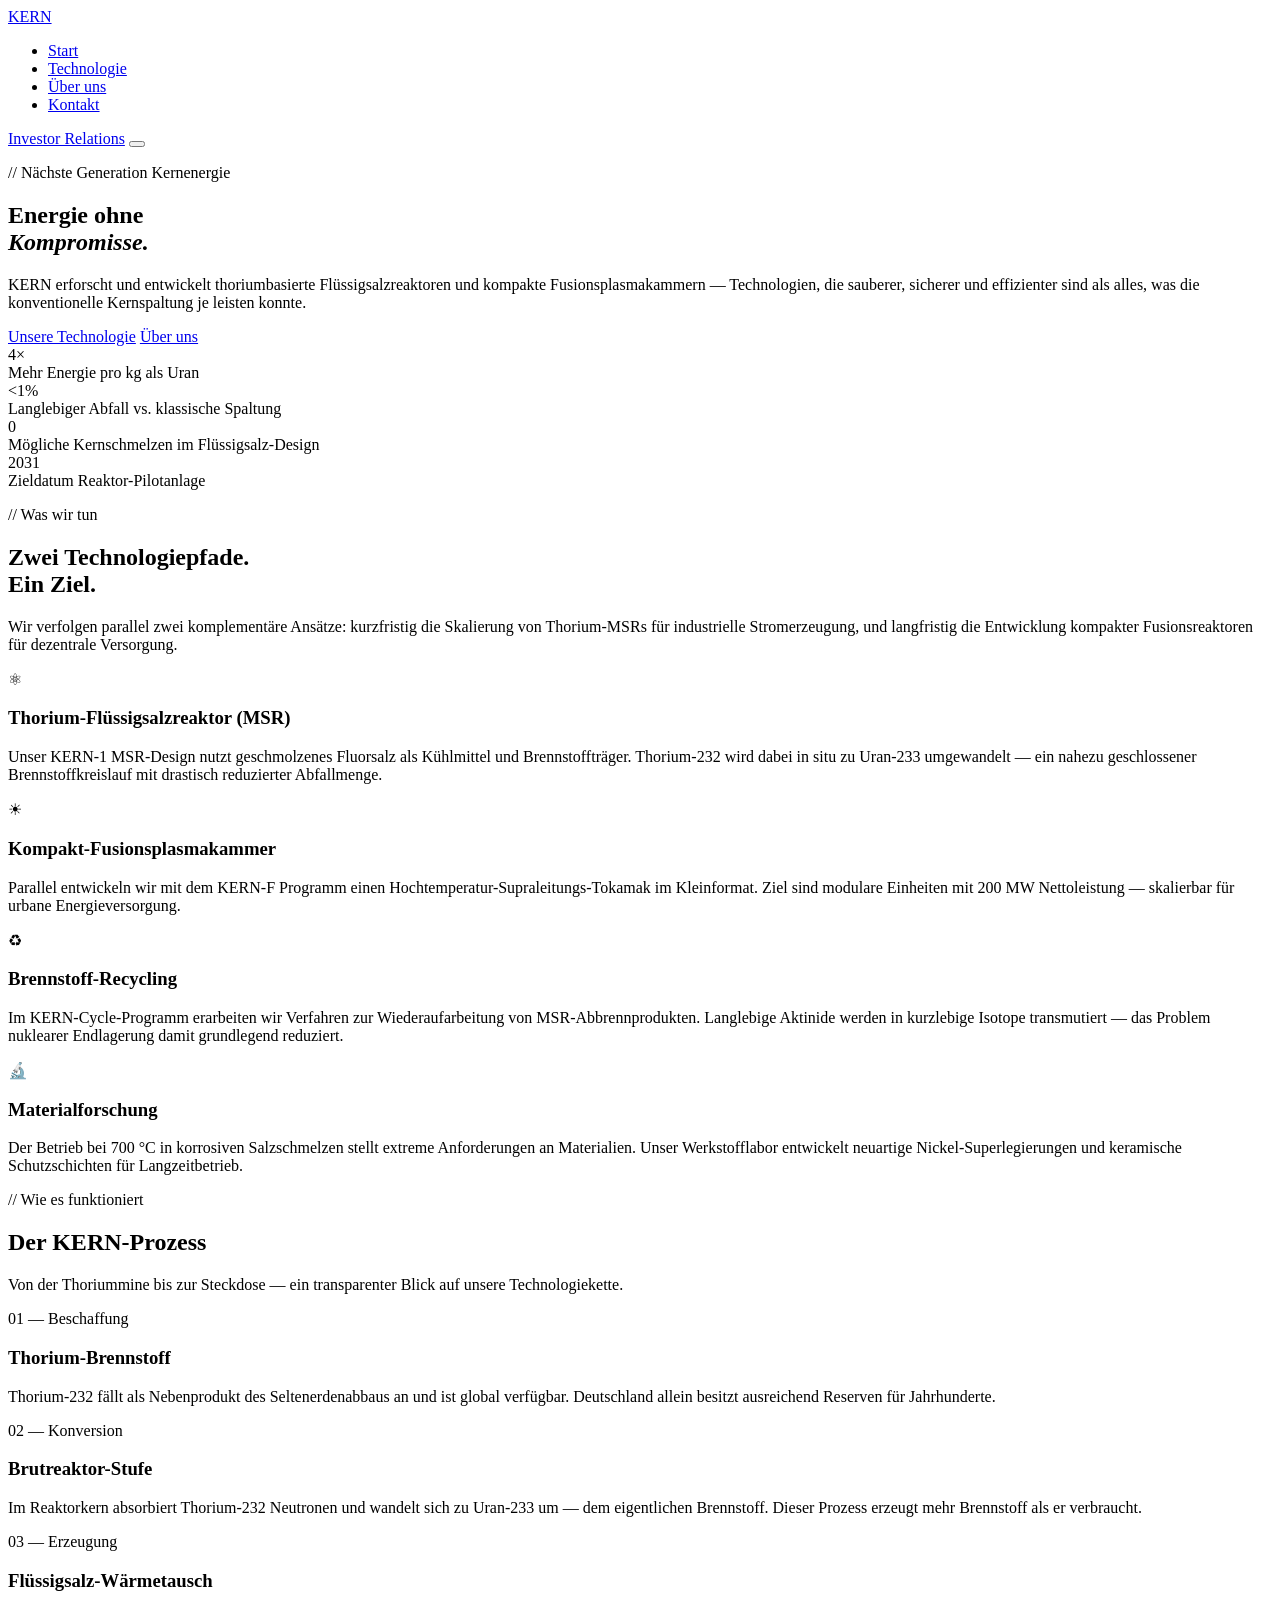
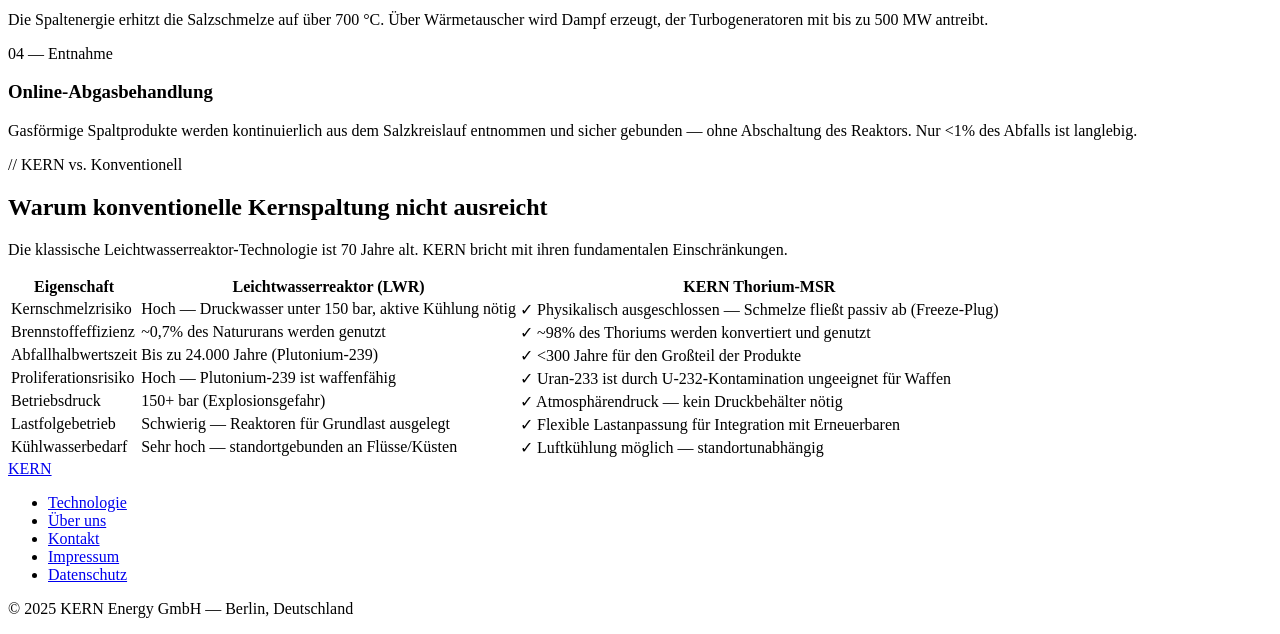
==== index.html @ f62ca4fc "Add files via upload" ====
<!DOCTYPE html>
<html lang="de">
<head>
  <meta charset="UTF-8" />
  <meta name="viewport" content="width=device-width, initial-scale=1.0" />
  <title>KERN — Energie der Zukunft</title>
  <meta name="description" content="KERN entwickelt thoriumbasierte Flüssigsalzreaktoren und Fusionsplasmakammern für eine saubere, sichere Energiezukunft." />
  <link rel="stylesheet" href="/Webseite/css/style.css" />
</head>
<body>

  <!-- NAV -->
  <nav id="main-nav">
    <a href="/Webseite/index.html" class="nav-logo">KER<span>N</span></a>
    <ul class="nav-links">
      <li><a href="/Webseite/index.html" class="active">Start</a></li>
      <li><a href="/Webseite/pages/technologie.html">Technologie</a></li>
      <li><a href="/Webseite/pages/ueber-uns.html">Über uns</a></li>
      <li><a href="/Webseite/pages/kontakt.html">Kontakt</a></li>
    </ul>
    <a href="/Webseite/pages/kontakt.html" class="nav-cta">Investor Relations</a>
    <button class="nav-toggle" id="nav-toggle" aria-label="Menü">
      <span></span><span></span><span></span>
    </button>
  </nav>

  <!-- HERO -->
  <section class="hero">
    <div class="hero-content">
      <p class="hero-label">// Nächste Generation Kernenergie</p>
      <h1>Energie ohne<br/><em>Kompromisse.</em></h1>
      <p class="hero-body">
        KERN erforscht und entwickelt thoriumbasierte Flüssigsalzreaktoren und kompakte Fusionsplasmakammern — Technologien, die sauberer, sicherer und effizienter sind als alles, was die konventionelle Kernspaltung je leisten konnte.
      </p>
      <div>
        <a href="/Webseite/pages/technologie.html" class="btn-primary">Unsere Technologie</a>
        <a href="/Webseite/pages/ueber-uns.html" class="btn-secondary">Über uns</a>
      </div>
    </div>

    <div class="hero-visual">
      <div class="atom-container">
        <div class="nucleus"></div>
        <div class="orbit orbit-1"><div class="electron"></div></div>
        <div class="orbit orbit-2">
          <div class="electron"></div>
          <div class="electron electron-2"></div>
        </div>
        <div class="orbit orbit-3">
          <div class="electron"></div>
          <div class="electron electron-2"></div>
          <div class="electron electron-3"></div>
        </div>
      </div>
    </div>
  </section>

  <!-- STATS -->
  <div class="stats-bar">
    <div class="stat-item">
      <div class="stat-number">4<span>×</span></div>
      <div class="stat-label">Mehr Energie pro kg als Uran</div>
    </div>
    <div class="stat-item">
      <div class="stat-number"><span>&lt;</span>1%</div>
      <div class="stat-label">Langlebiger Abfall vs. klassische Spaltung</div>
    </div>
    <div class="stat-item">
      <div class="stat-number">0</div>
      <div class="stat-label">Mögliche Kernschmelzen im Flüssigsalz-Design</div>
    </div>
    <div class="stat-item">
      <div class="stat-number">2<span>031</span></div>
      <div class="stat-label">Zieldatum Reaktor-Pilotanlage</div>
    </div>
  </div>

  <!-- WHAT WE DO -->
  <section>
    <p class="section-label">// Was wir tun</p>
    <h2 class="section-title">Zwei Technologiepfade.<br/>Ein Ziel.</h2>
    <p class="section-body">Wir verfolgen parallel zwei komplementäre Ansätze: kurzfristig die Skalierung von Thorium-MSRs für industrielle Stromerzeugung, und langfristig die Entwicklung kompakter Fusionsreaktoren für dezentrale Versorgung.</p>

    <div class="what-grid">
      <div class="what-card">
        <div class="card-icon">⚛</div>
        <h3 class="card-title">Thorium-Flüssigsalzreaktor (MSR)</h3>
        <p class="card-body">Unser KERN-1 MSR-Design nutzt geschmolzenes Fluorsalz als Kühlmittel und Brennstoffträger. Thorium-232 wird dabei in situ zu Uran-233 umgewandelt — ein nahezu geschlossener Brennstoffkreislauf mit drastisch reduzierter Abfallmenge.</p>
      </div>
      <div class="what-card">
        <div class="card-icon">☀</div>
        <h3 class="card-title">Kompakt-Fusionsplasmakammer</h3>
        <p class="card-body">Parallel entwickeln wir mit dem KERN-F Programm einen Hochtemperatur-Supraleitungs-Tokamak im Kleinformat. Ziel sind modulare Einheiten mit 200 MW Nettoleistung — skalierbar für urbane Energieversorgung.</p>
      </div>
      <div class="what-card">
        <div class="card-icon">♻</div>
        <h3 class="card-title">Brennstoff-Recycling</h3>
        <p class="card-body">Im KERN-Cycle-Programm erarbeiten wir Verfahren zur Wiederaufarbeitung von MSR-Abbrennprodukten. Langlebige Aktinide werden in kurzlebige Isotope transmutiert — das Problem nuklearer Endlagerung damit grundlegend reduziert.</p>
      </div>
      <div class="what-card">
        <div class="card-icon">🔬</div>
        <h3 class="card-title">Materialforschung</h3>
        <p class="card-body">Der Betrieb bei 700 °C in korrosiven Salzschmelzen stellt extreme Anforderungen an Materialien. Unser Werkstofflabor entwickelt neuartige Nickel-Superlegierungen und keramische Schutzschichten für Langzeitbetrieb.</p>
      </div>
    </div>
  </section>

  <!-- PROCESS -->
  <section class="process-section">
    <div class="process-header">
      <div>
        <p class="section-label">// Wie es funktioniert</p>
        <h2 class="section-title">Der KERN-Prozess</h2>
      </div>
      <p class="section-body">Von der Thoriummine bis zur Steckdose — ein transparenter Blick auf unsere Technologiekette.</p>
    </div>

    <div class="process-steps">
      <div class="step">
        <span class="step-num">01 — Beschaffung</span>
        <h3 class="step-title">Thorium-Brennstoff</h3>
        <p class="step-body">Thorium-232 fällt als Nebenprodukt des Seltenerdenabbaus an und ist global verfügbar. Deutschland allein besitzt ausreichend Reserven für Jahrhunderte.</p>
      </div>
      <div class="step">
        <span class="step-num">02 — Konversion</span>
        <h3 class="step-title">Brutreaktor-Stufe</h3>
        <p class="step-body">Im Reaktorkern absorbiert Thorium-232 Neutronen und wandelt sich zu Uran-233 um — dem eigentlichen Brennstoff. Dieser Prozess erzeugt mehr Brennstoff als er verbraucht.</p>
      </div>
      <div class="step">
        <span class="step-num">03 — Erzeugung</span>
        <h3 class="step-title">Flüssigsalz-Wärmetausch</h3>
        <p class="step-body">Die Spaltenergie erhitzt die Salzschmelze auf über 700 °C. Über Wärmetauscher wird Dampf erzeugt, der Turbogeneratoren mit bis zu 500 MW antreibt.</p>
      </div>
      <div class="step">
        <span class="step-num">04 — Entnahme</span>
        <h3 class="step-title">Online-Abgasbehandlung</h3>
        <p class="step-body">Gasförmige Spaltprodukte werden kontinuierlich aus dem Salzkreislauf entnommen und sicher gebunden — ohne Abschaltung des Reaktors. Nur &lt;1% des Abfalls ist langlebig.</p>
      </div>
    </div>
  </section>

  <!-- DIFF FROM CONVENTIONAL -->
  <section>
    <p class="section-label">// KERN vs. Konventionell</p>
    <h2 class="section-title">Warum konventionelle Kernspaltung nicht ausreicht</h2>
    <p class="section-body">Die klassische Leichtwasserreaktor-Technologie ist 70 Jahre alt. KERN bricht mit ihren fundamentalen Einschränkungen.</p>

    <table class="compare-table">
      <thead>
        <tr>
          <th>Eigenschaft</th>
          <th>Leichtwasserreaktor (LWR)</th>
          <th class="kern">KERN Thorium-MSR</th>
        </tr>
      </thead>
      <tbody>
        <tr>
          <td class="property">Kernschmelzrisiko</td>
          <td>Hoch — Druckwasser unter 150 bar, aktive Kühlung nötig</td>
          <td class="kern-val"><span class="check">✓</span> Physikalisch ausgeschlossen — Schmelze fließt passiv ab (Freeze-Plug)</td>
        </tr>
        <tr>
          <td class="property">Brennstoffeffizienz</td>
          <td>~0,7% des Natururans werden genutzt</td>
          <td class="kern-val"><span class="check">✓</span> ~98% des Thoriums werden konvertiert und genutzt</td>
        </tr>
        <tr>
          <td class="property">Abfallhalbwertszeit</td>
          <td>Bis zu 24.000 Jahre (Plutonium-239)</td>
          <td class="kern-val"><span class="check">✓</span> &lt;300 Jahre für den Großteil der Produkte</td>
        </tr>
        <tr>
          <td class="property">Proliferationsrisiko</td>
          <td>Hoch — Plutonium-239 ist waffenfähig</td>
          <td class="kern-val"><span class="check">✓</span> Uran-233 ist durch U-232-Kontamination ungeeignet für Waffen</td>
        </tr>
        <tr>
          <td class="property">Betriebsdruck</td>
          <td>150+ bar (Explosionsgefahr)</td>
          <td class="kern-val"><span class="check">✓</span> Atmosphärendruck — kein Druckbehälter nötig</td>
        </tr>
        <tr>
          <td class="property">Lastfolgebetrieb</td>
          <td>Schwierig — Reaktoren für Grundlast ausgelegt</td>
          <td class="kern-val"><span class="check">✓</span> Flexible Lastanpassung für Integration mit Erneuerbaren</td>
        </tr>
        <tr>
          <td class="property">Kühlwasserbedarf</td>
          <td>Sehr hoch — standortgebunden an Flüsse/Küsten</td>
          <td class="kern-val"><span class="check">✓</span> Luftkühlung möglich — standortunabhängig</td>
        </tr>
      </tbody>
    </table>
  </section>

  <!-- FOOTER -->
  <footer>
    <a href="/Webseite/index.html" class="footer-logo">KER<span>N</span></a>
    <ul class="footer-links">
      <li><a href="/Webseite/pages/technologie.html">Technologie</a></li>
      <li><a href="/Webseite/pages/ueber-uns.html">Über uns</a></li>
      <li><a href="/Webseite/pages/kontakt.html">Kontakt</a></li>
      <li><a href="#">Impressum</a></li>
      <li><a href="#">Datenschutz</a></li>
    </ul>
    <p class="footer-copy">© 2025 KERN Energy GmbH — Berlin, Deutschland</p>
  </footer>

  <script src="/Webseite/js/nav.js"></script>
</body>
</html>
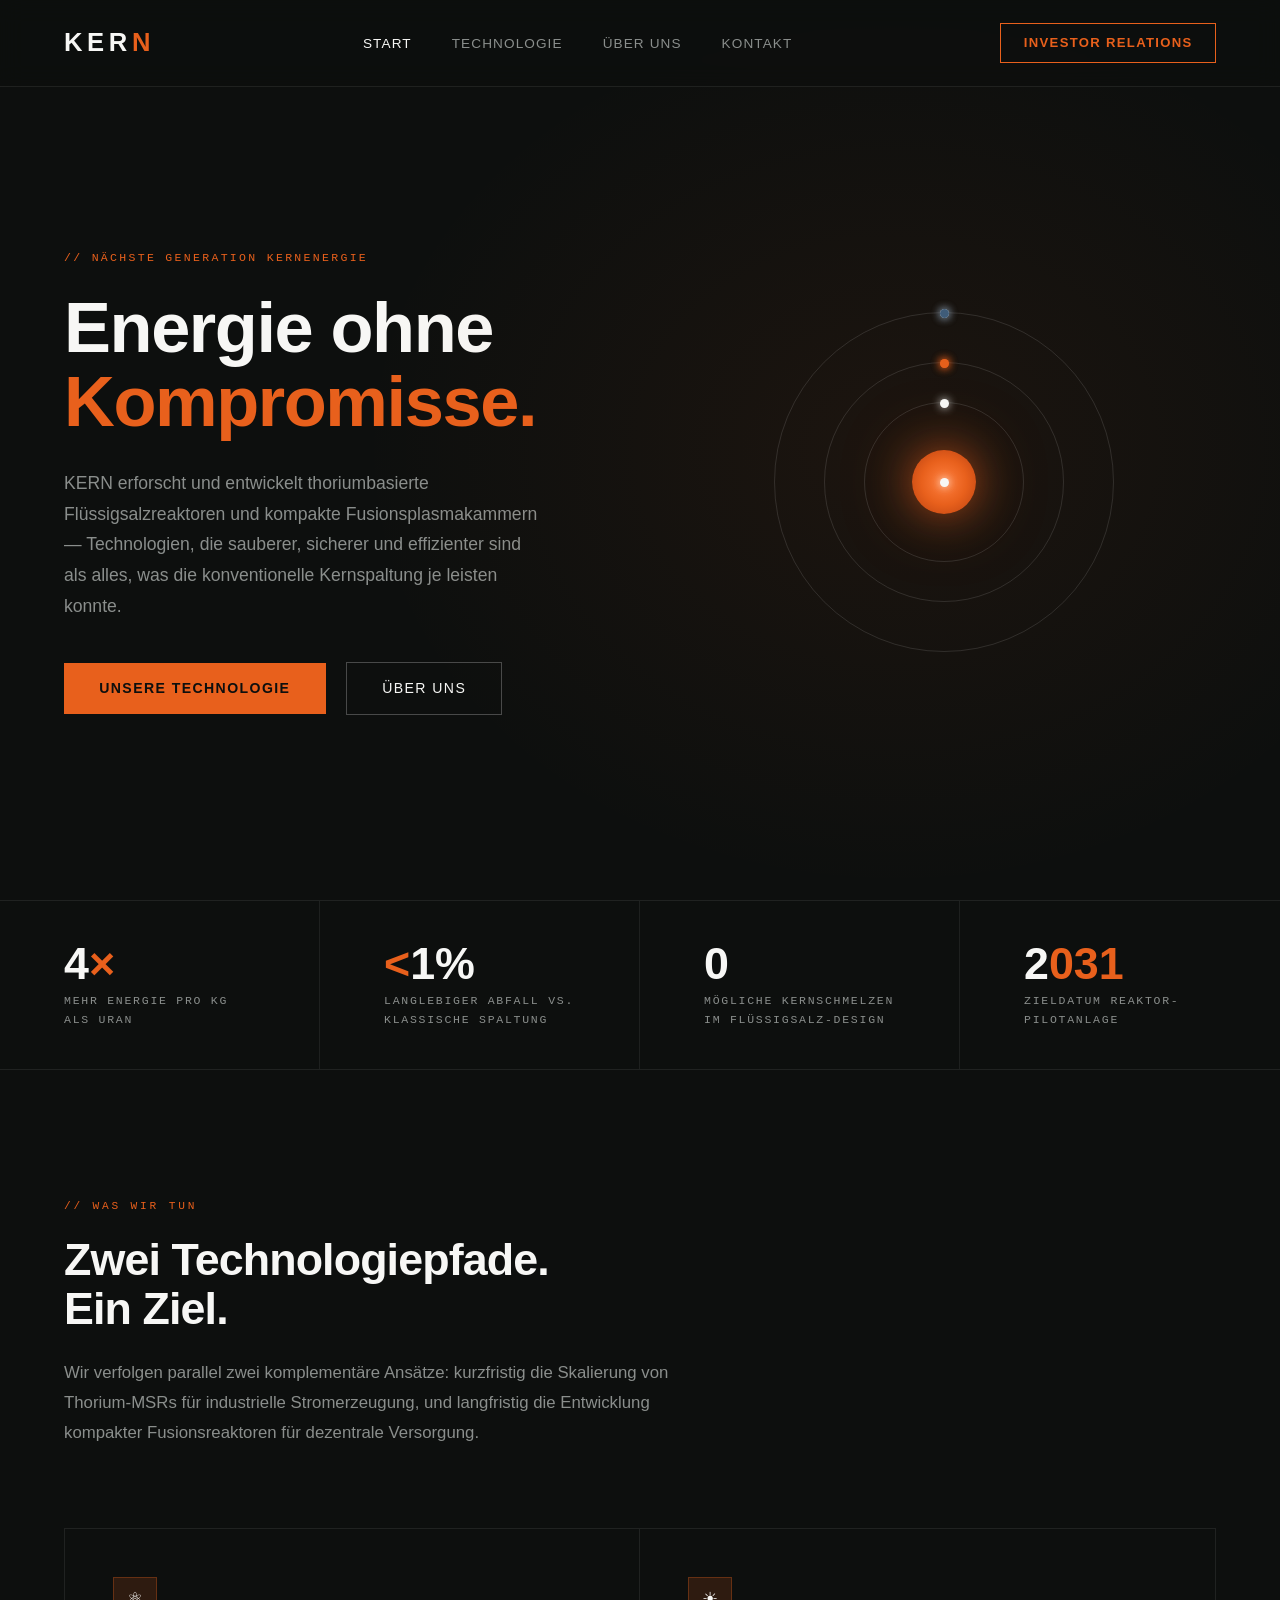
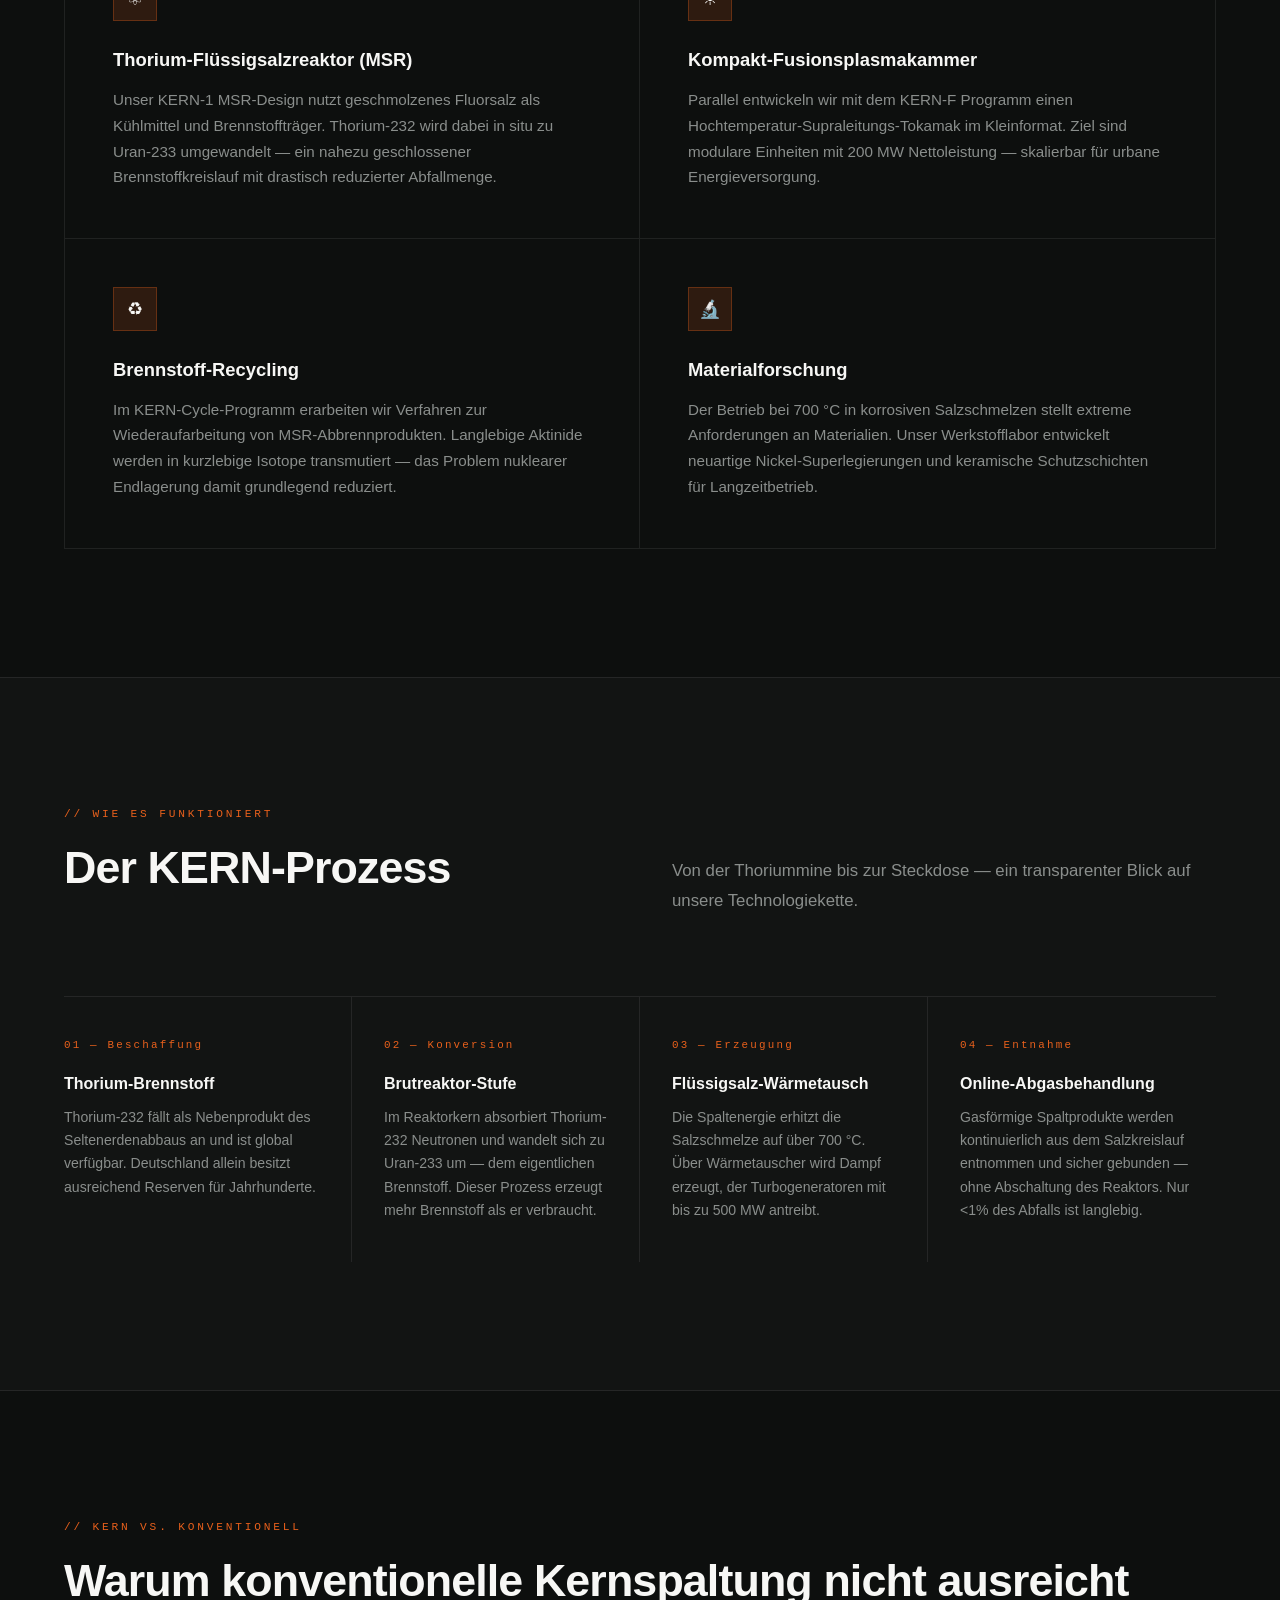
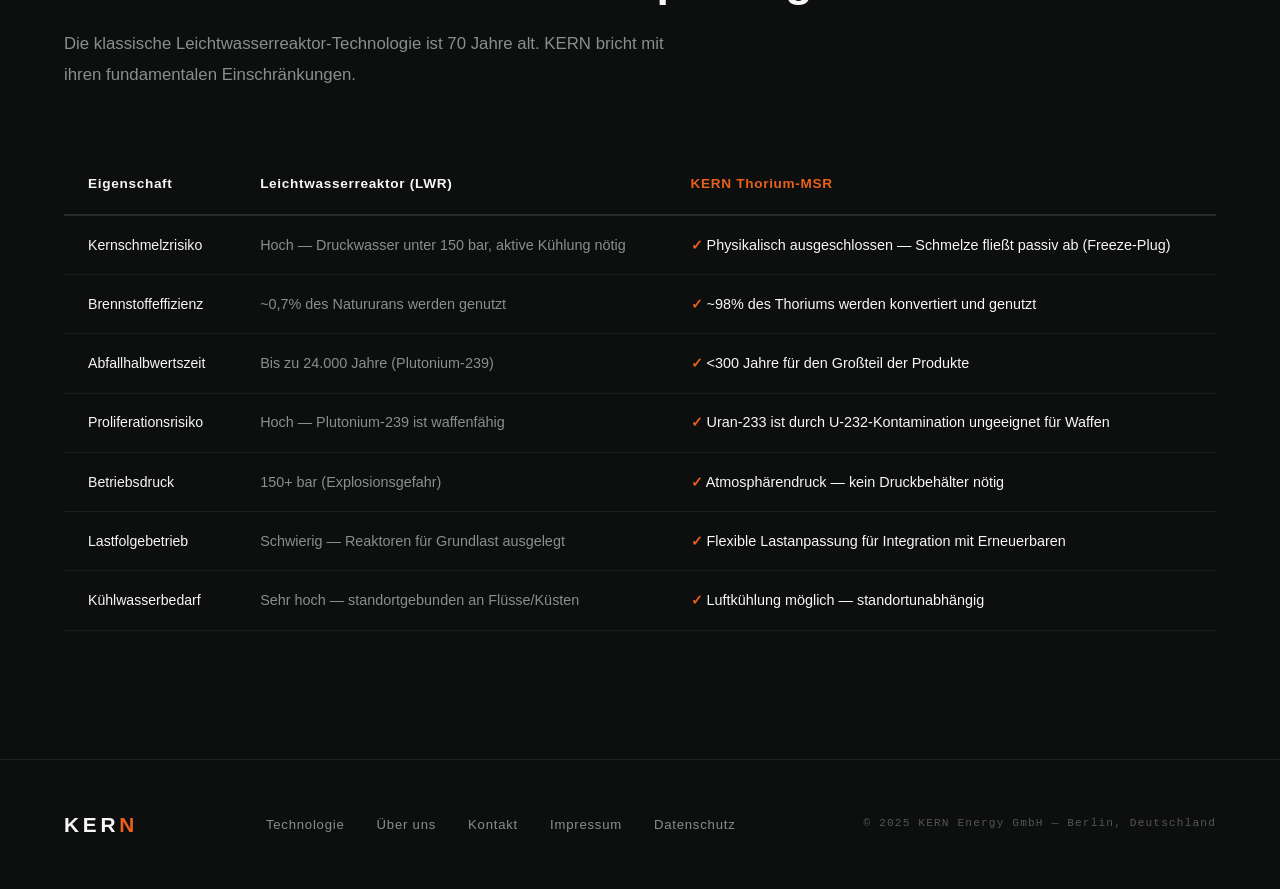
==== commit ca6b4456: "Add files via upload" ====
--- a/index.html
+++ b/index.html
@@ -5,20 +5,20 @@
   <meta name="viewport" content="width=device-width, initial-scale=1.0" />
   <title>KERN — Energie der Zukunft</title>
   <meta name="description" content="KERN entwickelt thoriumbasierte Flüssigsalzreaktoren und Fusionsplasmakammern für eine saubere, sichere Energiezukunft." />
-  <link rel="stylesheet" href="/Webseite/css/style.css" />
+  <link rel="stylesheet" href="style.css" />
 </head>
 <body>
 
   <!-- NAV -->
   <nav id="main-nav">
-    <a href="/Webseite/index.html" class="nav-logo">KER<span>N</span></a>
+    <a href="index.html" class="nav-logo">KER<span>N</span></a>
     <ul class="nav-links">
-      <li><a href="/Webseite/index.html" class="active">Start</a></li>
-      <li><a href="/Webseite/pages/technologie.html">Technologie</a></li>
-      <li><a href="/Webseite/pages/ueber-uns.html">Über uns</a></li>
-      <li><a href="/Webseite/pages/kontakt.html">Kontakt</a></li>
+      <li><a href="index.html" class="active">Start</a></li>
+      <li><a href="technologie.html">Technologie</a></li>
+      <li><a href="ueber-uns.html">Über uns</a></li>
+      <li><a href="kontakt.html">Kontakt</a></li>
     </ul>
-    <a href="/Webseite/pages/kontakt.html" class="nav-cta">Investor Relations</a>
+    <a href="kontakt.html" class="nav-cta">Investor Relations</a>
     <button class="nav-toggle" id="nav-toggle" aria-label="Menü">
       <span></span><span></span><span></span>
     </button>
@@ -33,8 +33,8 @@
         KERN erforscht und entwickelt thoriumbasierte Flüssigsalzreaktoren und kompakte Fusionsplasmakammern — Technologien, die sauberer, sicherer und effizienter sind als alles, was die konventionelle Kernspaltung je leisten konnte.
       </p>
       <div>
-        <a href="/Webseite/pages/technologie.html" class="btn-primary">Unsere Technologie</a>
-        <a href="/Webseite/pages/ueber-uns.html" class="btn-secondary">Über uns</a>
+        <a href="technologie.html" class="btn-primary">Unsere Technologie</a>
+        <a href="ueber-uns.html" class="btn-secondary">Über uns</a>
       </div>
     </div>
 
@@ -195,17 +195,17 @@
 
   <!-- FOOTER -->
   <footer>
-    <a href="/Webseite/index.html" class="footer-logo">KER<span>N</span></a>
+    <a href="index.html" class="footer-logo">KER<span>N</span></a>
     <ul class="footer-links">
-      <li><a href="/Webseite/pages/technologie.html">Technologie</a></li>
-      <li><a href="/Webseite/pages/ueber-uns.html">Über uns</a></li>
-      <li><a href="/Webseite/pages/kontakt.html">Kontakt</a></li>
+      <li><a href="technologie.html">Technologie</a></li>
+      <li><a href="ueber-uns.html">Über uns</a></li>
+      <li><a href="kontakt.html">Kontakt</a></li>
       <li><a href="#">Impressum</a></li>
       <li><a href="#">Datenschutz</a></li>
     </ul>
     <p class="footer-copy">© 2025 KERN Energy GmbH — Berlin, Deutschland</p>
   </footer>
 
-  <script src="/Webseite/js/nav.js"></script>
+  <script src="nav.js"></script>
 </body>
 </html>
--- a/style.css
+++ b/style.css
@@ -0,0 +1,870 @@
+@import url('https://fonts.googleapis.com/css2?family=Space+Grotesk:wght@300;400;500;600;700&family=Inter:wght@300;400;500&family=JetBrains+Mono:wght@400;500&display=swap');
+
+:root {
+  --black: #0D0F0E;
+  --white: #F7F7F5;
+  --orange: #E8601C;
+  --orange-dim: rgba(232, 96, 28, 0.15);
+  --blue: #2A4A6B;
+  --gray: #8A8E8C;
+  --gray-light: #E2E4E3;
+  --gray-mid: #3A3D3C;
+  --font-display: 'Space Grotesk', sans-serif;
+  --font-body: 'Inter', sans-serif;
+  --font-mono: 'JetBrains Mono', monospace;
+}
+
+*, *::before, *::after { box-sizing: border-box; margin: 0; padding: 0; }
+
+html { scroll-behavior: smooth; }
+
+body {
+  background: var(--black);
+  color: var(--white);
+  font-family: var(--font-body);
+  font-size: 16px;
+  line-height: 1.6;
+  overflow-x: hidden;
+}
+
+/* ── NAV ─────────────────────────────────────────────── */
+nav {
+  position: fixed; top: 0; left: 0; right: 0; z-index: 100;
+  display: flex; align-items: center; justify-content: space-between;
+  padding: 1.4rem 4rem;
+  border-bottom: 1px solid rgba(247,247,245,0.08);
+  background: rgba(13,15,14,0.85);
+  backdrop-filter: blur(12px);
+  -webkit-backdrop-filter: blur(12px);
+}
+
+.nav-logo {
+  font-family: var(--font-display);
+  font-size: 1.6rem;
+  font-weight: 700;
+  letter-spacing: 0.18em;
+  color: var(--white);
+  text-decoration: none;
+}
+
+.nav-logo span {
+  color: var(--orange);
+}
+
+.nav-links {
+  display: flex; gap: 2.5rem; list-style: none;
+}
+
+.nav-links a {
+  font-family: var(--font-display);
+  font-size: 0.85rem;
+  font-weight: 500;
+  letter-spacing: 0.08em;
+  text-transform: uppercase;
+  color: var(--gray);
+  text-decoration: none;
+  transition: color 0.2s;
+}
+
+.nav-links a:hover, .nav-links a.active { color: var(--white); }
+
+.nav-cta {
+  font-family: var(--font-display);
+  font-size: 0.82rem;
+  font-weight: 600;
+  letter-spacing: 0.1em;
+  text-transform: uppercase;
+  color: var(--orange);
+  text-decoration: none;
+  border: 1px solid var(--orange);
+  padding: 0.55rem 1.4rem;
+  transition: background 0.2s, color 0.2s;
+}
+
+.nav-cta:hover {
+  background: var(--orange);
+  color: var(--black);
+}
+
+/* Hamburger */
+.nav-toggle {
+  display: none;
+  flex-direction: column; gap: 5px; cursor: pointer; background: none; border: none; padding: 4px;
+}
+.nav-toggle span {
+  display: block; width: 24px; height: 1.5px; background: var(--white); transition: 0.3s;
+}
+
+/* ── HERO ────────────────────────────────────────────── */
+.hero {
+  min-height: 100vh;
+  display: grid;
+  grid-template-columns: 1fr 1fr;
+  align-items: center;
+  padding: 8rem 4rem 4rem;
+  gap: 4rem;
+  position: relative;
+  overflow: hidden;
+}
+
+.hero::before {
+  content: '';
+  position: absolute; inset: 0;
+  background: radial-gradient(ellipse 60% 70% at 70% 50%, rgba(232,96,28,0.07) 0%, transparent 70%);
+  pointer-events: none;
+}
+
+.hero-label {
+  font-family: var(--font-mono);
+  font-size: 0.72rem;
+  letter-spacing: 0.2em;
+  text-transform: uppercase;
+  color: var(--orange);
+  margin-bottom: 1.5rem;
+}
+
+.hero h1 {
+  font-family: var(--font-display);
+  font-size: clamp(3rem, 5.5vw, 5.5rem);
+  font-weight: 700;
+  line-height: 1.05;
+  letter-spacing: -0.02em;
+  margin-bottom: 1.8rem;
+}
+
+.hero h1 em {
+  font-style: normal;
+  color: var(--orange);
+}
+
+.hero-body {
+  font-size: 1.1rem;
+  color: var(--gray);
+  line-height: 1.75;
+  max-width: 480px;
+  margin-bottom: 2.5rem;
+}
+
+.btn-primary {
+  display: inline-block;
+  font-family: var(--font-display);
+  font-size: 0.88rem;
+  font-weight: 600;
+  letter-spacing: 0.1em;
+  text-transform: uppercase;
+  color: var(--black);
+  background: var(--orange);
+  padding: 0.9rem 2.2rem;
+  text-decoration: none;
+  transition: opacity 0.2s, transform 0.2s;
+}
+
+.btn-primary:hover { opacity: 0.88; transform: translateY(-1px); }
+
+.btn-secondary {
+  display: inline-block;
+  font-family: var(--font-display);
+  font-size: 0.88rem;
+  font-weight: 500;
+  letter-spacing: 0.1em;
+  text-transform: uppercase;
+  color: var(--white);
+  border: 1px solid rgba(247,247,245,0.25);
+  padding: 0.9rem 2.2rem;
+  text-decoration: none;
+  margin-left: 1rem;
+  transition: border-color 0.2s, background 0.2s;
+}
+
+.btn-secondary:hover {
+  border-color: var(--white);
+  background: rgba(247,247,245,0.05);
+}
+
+/* ── ATOM ANIMATION ──────────────────────────────────── */
+.hero-visual {
+  display: flex;
+  align-items: center;
+  justify-content: center;
+  position: relative;
+}
+
+.atom-container {
+  width: 420px;
+  height: 420px;
+  position: relative;
+}
+
+.nucleus {
+  position: absolute;
+  top: 50%; left: 50%;
+  transform: translate(-50%, -50%);
+  width: 64px; height: 64px;
+  background: radial-gradient(circle, #FF7F3E 0%, var(--orange) 50%, #B84010 100%);
+  border-radius: 50%;
+  box-shadow: 0 0 40px rgba(232,96,28,0.6), 0 0 80px rgba(232,96,28,0.3);
+  animation: pulse 3s ease-in-out infinite;
+}
+
+@keyframes pulse {
+  0%, 100% { box-shadow: 0 0 40px rgba(232,96,28,0.6), 0 0 80px rgba(232,96,28,0.3); transform: translate(-50%,-50%) scale(1); }
+  50% { box-shadow: 0 0 60px rgba(232,96,28,0.8), 0 0 120px rgba(232,96,28,0.4); transform: translate(-50%,-50%) scale(1.08); }
+}
+
+.orbit {
+  position: absolute;
+  top: 50%; left: 50%;
+  border: 1px solid rgba(247,247,245,0.12);
+  border-radius: 50%;
+}
+
+.orbit-1 { width: 160px; height: 160px; margin: -80px 0 0 -80px; animation: spin 4s linear infinite; }
+.orbit-2 { width: 240px; height: 240px; margin: -120px 0 0 -120px; animation: spin 7s linear infinite reverse; transform-origin: center; }
+.orbit-3 { width: 340px; height: 340px; margin: -170px 0 0 -170px; animation: spin 11s linear infinite; }
+
+@keyframes spin { from { transform: rotate(0deg); } to { transform: rotate(360deg); } }
+
+.electron {
+  position: absolute;
+  width: 9px; height: 9px;
+  background: var(--white);
+  border-radius: 50%;
+  box-shadow: 0 0 8px rgba(247,247,245,0.9);
+}
+
+.orbit-1 .electron { top: -4.5px; left: calc(50% - 4.5px); }
+.orbit-2 .electron { top: -4.5px; left: calc(50% - 4.5px); background: rgba(232,96,28,0.9); box-shadow: 0 0 8px rgba(232,96,28,0.9); }
+.orbit-2 .electron-2 { bottom: -4.5px; left: calc(50% - 4.5px); }
+.orbit-3 .electron { top: -4.5px; left: calc(50% - 4.5px); }
+.orbit-3 .electron-2 { bottom: -4.5px; left: calc(50% - 4.5px); background: rgba(42,74,107,0.9); box-shadow: 0 0 8px rgba(42,74,107,0.9); }
+.orbit-3 .electron-3 { top: calc(50% - 4.5px); right: -4.5px; }
+
+/* ── STATS BAR ───────────────────────────────────────── */
+.stats-bar {
+  display: grid;
+  grid-template-columns: repeat(4, 1fr);
+  border-top: 1px solid rgba(247,247,245,0.08);
+  border-bottom: 1px solid rgba(247,247,245,0.08);
+}
+
+.stat-item {
+  padding: 2.5rem 4rem;
+  border-right: 1px solid rgba(247,247,245,0.08);
+}
+
+.stat-item:last-child { border-right: none; }
+
+.stat-number {
+  font-family: var(--font-display);
+  font-size: 2.8rem;
+  font-weight: 700;
+  color: var(--white);
+  line-height: 1;
+  margin-bottom: 0.4rem;
+}
+
+.stat-number span { color: var(--orange); }
+
+.stat-label {
+  font-family: var(--font-mono);
+  font-size: 0.72rem;
+  letter-spacing: 0.15em;
+  text-transform: uppercase;
+  color: var(--gray);
+}
+
+/* ── SECTIONS ────────────────────────────────────────── */
+section { padding: 8rem 4rem; }
+
+.section-label {
+  font-family: var(--font-mono);
+  font-size: 0.7rem;
+  letter-spacing: 0.25em;
+  text-transform: uppercase;
+  color: var(--orange);
+  margin-bottom: 1.2rem;
+}
+
+.section-title {
+  font-family: var(--font-display);
+  font-size: clamp(2rem, 3.5vw, 3.2rem);
+  font-weight: 700;
+  line-height: 1.1;
+  letter-spacing: -0.02em;
+  margin-bottom: 1.5rem;
+}
+
+.section-body {
+  font-size: 1.05rem;
+  color: var(--gray);
+  line-height: 1.8;
+  max-width: 620px;
+}
+
+/* ── WHAT WE DO ──────────────────────────────────────── */
+.what-grid {
+  display: grid;
+  grid-template-columns: 1fr 1fr;
+  gap: 0;
+  margin-top: 5rem;
+  border: 1px solid rgba(247,247,245,0.08);
+}
+
+.what-card {
+  padding: 3rem;
+  border-right: 1px solid rgba(247,247,245,0.08);
+  border-bottom: 1px solid rgba(247,247,245,0.08);
+  transition: background 0.3s;
+}
+
+.what-card:nth-child(2n) { border-right: none; }
+.what-card:nth-child(3), .what-card:nth-child(4) { border-bottom: none; }
+
+.what-card:hover { background: rgba(247,247,245,0.03); }
+
+.card-icon {
+  width: 44px; height: 44px;
+  background: var(--orange-dim);
+  border: 1px solid rgba(232,96,28,0.3);
+  display: flex; align-items: center; justify-content: center;
+  margin-bottom: 1.5rem;
+  font-size: 1.1rem;
+}
+
+.card-title {
+  font-family: var(--font-display);
+  font-size: 1.15rem;
+  font-weight: 600;
+  margin-bottom: 0.75rem;
+}
+
+.card-body {
+  font-size: 0.95rem;
+  color: var(--gray);
+  line-height: 1.7;
+}
+
+/* ── PROCESS ─────────────────────────────────────────── */
+.process-section {
+  background: rgba(247,247,245,0.02);
+  border-top: 1px solid rgba(247,247,245,0.08);
+  border-bottom: 1px solid rgba(247,247,245,0.08);
+}
+
+.process-header {
+  display: grid;
+  grid-template-columns: 1fr 1fr;
+  gap: 4rem;
+  align-items: end;
+  margin-bottom: 5rem;
+}
+
+.process-steps {
+  display: grid;
+  grid-template-columns: repeat(4, 1fr);
+  gap: 0;
+  border-top: 1px solid rgba(247,247,245,0.08);
+}
+
+.step {
+  padding: 2.5rem 2rem 2.5rem 0;
+  border-right: 1px solid rgba(247,247,245,0.08);
+  position: relative;
+}
+
+.step:last-child { border-right: none; padding-right: 0; }
+.step:not(:first-child) { padding-left: 2rem; }
+
+.step-num {
+  font-family: var(--font-mono);
+  font-size: 0.68rem;
+  letter-spacing: 0.2em;
+  color: var(--orange);
+  margin-bottom: 1rem;
+  display: block;
+}
+
+.step-title {
+  font-family: var(--font-display);
+  font-size: 1rem;
+  font-weight: 600;
+  margin-bottom: 0.6rem;
+}
+
+.step-body {
+  font-size: 0.88rem;
+  color: var(--gray);
+  line-height: 1.65;
+}
+
+/* ── COMPARISON TABLE ────────────────────────────────── */
+.compare-table {
+  width: 100%;
+  margin-top: 4rem;
+  border-collapse: collapse;
+}
+
+.compare-table th {
+  font-family: var(--font-display);
+  font-size: 0.85rem;
+  font-weight: 600;
+  letter-spacing: 0.05em;
+  padding: 1.2rem 1.5rem;
+  text-align: left;
+  border-bottom: 2px solid rgba(247,247,245,0.12);
+}
+
+.compare-table th.kern { color: var(--orange); }
+
+.compare-table td {
+  padding: 1.1rem 1.5rem;
+  font-size: 0.9rem;
+  color: var(--gray);
+  border-bottom: 1px solid rgba(247,247,245,0.06);
+  vertical-align: top;
+}
+
+.compare-table td.property {
+  color: var(--white);
+  font-weight: 500;
+  font-size: 0.88rem;
+}
+
+.compare-table td.kern-val { color: var(--white); }
+
+.check { color: var(--orange); font-weight: 700; }
+.cross { color: #666; }
+
+/* ── TEAM ─────────────────────────────────────────────── */
+.team-grid {
+  display: grid;
+  grid-template-columns: repeat(3, 1fr);
+  gap: 2px;
+  margin-top: 4rem;
+}
+
+.team-card {
+  padding: 2.5rem;
+  background: rgba(247,247,245,0.02);
+  border: 1px solid rgba(247,247,245,0.06);
+  transition: border-color 0.3s;
+}
+
+.team-card:hover { border-color: rgba(232,96,28,0.3); }
+
+.team-avatar {
+  width: 60px; height: 60px;
+  background: linear-gradient(135deg, var(--orange-dim), rgba(42,74,107,0.2));
+  border: 1px solid rgba(247,247,245,0.1);
+  border-radius: 50%;
+  display: flex; align-items: center; justify-content: center;
+  font-family: var(--font-display);
+  font-size: 1.1rem;
+  font-weight: 700;
+  color: var(--orange);
+  margin-bottom: 1.2rem;
+}
+
+.team-name {
+  font-family: var(--font-display);
+  font-size: 1rem;
+  font-weight: 600;
+  margin-bottom: 0.25rem;
+}
+
+.team-role {
+  font-family: var(--font-mono);
+  font-size: 0.7rem;
+  letter-spacing: 0.15em;
+  text-transform: uppercase;
+  color: var(--orange);
+  margin-bottom: 0.8rem;
+}
+
+.team-bio {
+  font-size: 0.88rem;
+  color: var(--gray);
+  line-height: 1.65;
+}
+
+/* ── VALUES ───────────────────────────────────────────── */
+.values-list {
+  margin-top: 4rem;
+  display: flex;
+  flex-direction: column;
+  gap: 0;
+}
+
+.value-row {
+  display: grid;
+  grid-template-columns: 80px 1fr;
+  gap: 2rem;
+  align-items: start;
+  padding: 2rem 0;
+  border-bottom: 1px solid rgba(247,247,245,0.08);
+}
+
+.value-row:last-child { border-bottom: none; }
+
+.value-num {
+  font-family: var(--font-mono);
+  font-size: 0.7rem;
+  color: var(--orange);
+  letter-spacing: 0.15em;
+  padding-top: 4px;
+}
+
+.value-content h3 {
+  font-family: var(--font-display);
+  font-size: 1.1rem;
+  font-weight: 600;
+  margin-bottom: 0.5rem;
+}
+
+.value-content p {
+  font-size: 0.95rem;
+  color: var(--gray);
+  line-height: 1.7;
+  max-width: 700px;
+}
+
+/* ── CONTACT FORM ────────────────────────────────────── */
+.contact-grid {
+  display: grid;
+  grid-template-columns: 1fr 1fr;
+  gap: 6rem;
+  align-items: start;
+  margin-top: 4rem;
+}
+
+.contact-info p {
+  font-size: 1rem;
+  color: var(--gray);
+  line-height: 1.8;
+  margin-bottom: 2.5rem;
+}
+
+.contact-detail {
+  margin-bottom: 1.5rem;
+}
+
+.contact-detail-label {
+  font-family: var(--font-mono);
+  font-size: 0.68rem;
+  letter-spacing: 0.2em;
+  text-transform: uppercase;
+  color: var(--orange);
+  margin-bottom: 0.3rem;
+}
+
+.contact-detail-value {
+  font-family: var(--font-display);
+  font-size: 0.95rem;
+  color: var(--white);
+}
+
+.form-group {
+  margin-bottom: 1.5rem;
+}
+
+.form-group label {
+  display: block;
+  font-family: var(--font-mono);
+  font-size: 0.68rem;
+  letter-spacing: 0.2em;
+  text-transform: uppercase;
+  color: var(--gray);
+  margin-bottom: 0.5rem;
+}
+
+.form-group input,
+.form-group select,
+.form-group textarea {
+  width: 100%;
+  background: rgba(247,247,245,0.04);
+  border: 1px solid rgba(247,247,245,0.12);
+  color: var(--white);
+  font-family: var(--font-body);
+  font-size: 0.95rem;
+  padding: 0.9rem 1.1rem;
+  outline: none;
+  transition: border-color 0.2s;
+  resize: vertical;
+  appearance: none;
+}
+
+.form-group input::placeholder,
+.form-group textarea::placeholder { color: var(--gray); }
+
+.form-group input:focus,
+.form-group select:focus,
+.form-group textarea:focus { border-color: var(--orange); }
+
+.form-group select option { background: var(--black); }
+
+/* ── FOOTER ──────────────────────────────────────────── */
+footer {
+  border-top: 1px solid rgba(247,247,245,0.08);
+  padding: 3rem 4rem;
+  display: flex;
+  align-items: center;
+  justify-content: space-between;
+  flex-wrap: wrap;
+  gap: 1.5rem;
+}
+
+.footer-logo {
+  font-family: var(--font-display);
+  font-size: 1.3rem;
+  font-weight: 700;
+  letter-spacing: 0.18em;
+  color: var(--white);
+  text-decoration: none;
+}
+
+.footer-logo span { color: var(--orange); }
+
+.footer-links {
+  display: flex; gap: 2rem; list-style: none;
+}
+
+.footer-links a {
+  font-family: var(--font-display);
+  font-size: 0.82rem;
+  letter-spacing: 0.06em;
+  color: var(--gray);
+  text-decoration: none;
+  transition: color 0.2s;
+}
+
+.footer-links a:hover { color: var(--white); }
+
+.footer-copy {
+  font-family: var(--font-mono);
+  font-size: 0.7rem;
+  color: #555;
+  letter-spacing: 0.1em;
+}
+
+/* ── PAGE HERO (inner pages) ─────────────────────────── */
+.page-hero {
+  padding: 10rem 4rem 5rem;
+  border-bottom: 1px solid rgba(247,247,245,0.08);
+  position: relative;
+  overflow: hidden;
+}
+
+.page-hero::before {
+  content: '';
+  position: absolute; inset: 0;
+  background: radial-gradient(ellipse 50% 80% at 30% 50%, rgba(232,96,28,0.06) 0%, transparent 60%);
+  pointer-events: none;
+}
+
+.page-hero .section-label { margin-bottom: 1rem; }
+
+.page-hero h1 {
+  font-family: var(--font-display);
+  font-size: clamp(2.5rem, 5vw, 5rem);
+  font-weight: 700;
+  line-height: 1.05;
+  letter-spacing: -0.02em;
+  max-width: 800px;
+  margin-bottom: 1.5rem;
+}
+
+.page-hero p {
+  font-size: 1.1rem;
+  color: var(--gray);
+  max-width: 580px;
+  line-height: 1.75;
+}
+
+/* ── TECH PAGE ───────────────────────────────────────── */
+.tech-intro-grid {
+  display: grid;
+  grid-template-columns: 1fr 1fr;
+  gap: 5rem;
+  align-items: center;
+}
+
+.thorium-visual {
+  display: flex;
+  align-items: center;
+  justify-content: center;
+  padding: 2rem;
+}
+
+.thorium-diagram {
+  width: 100%;
+  max-width: 440px;
+}
+
+.feature-list {
+  list-style: none;
+  margin-top: 3rem;
+}
+
+.feature-list li {
+  display: flex;
+  align-items: flex-start;
+  gap: 1rem;
+  padding: 1rem 0;
+  border-bottom: 1px solid rgba(247,247,245,0.06);
+  font-size: 0.95rem;
+  color: var(--gray);
+  line-height: 1.6;
+}
+
+.feature-list li:last-child { border-bottom: none; }
+
+.feature-list li::before {
+  content: '→';
+  color: var(--orange);
+  font-family: var(--font-mono);
+  font-size: 0.85rem;
+  margin-top: 2px;
+  flex-shrink: 0;
+}
+
+.feature-list strong { color: var(--white); }
+
+/* ── HIGHLIGHT BOX ───────────────────────────────────── */
+.highlight-box {
+  background: var(--orange-dim);
+  border: 1px solid rgba(232,96,28,0.25);
+  padding: 2.5rem 3rem;
+  margin: 4rem 0;
+}
+
+.highlight-box p {
+  font-family: var(--font-display);
+  font-size: 1.15rem;
+  font-weight: 500;
+  line-height: 1.65;
+  color: var(--white);
+}
+
+.highlight-box p em {
+  color: var(--orange);
+  font-style: normal;
+}
+
+/* ── ROADMAP ─────────────────────────────────────────── */
+.roadmap {
+  margin-top: 4rem;
+  position: relative;
+  padding-left: 2rem;
+}
+
+.roadmap::before {
+  content: '';
+  position: absolute;
+  left: 0; top: 12px; bottom: 12px;
+  width: 1px;
+  background: rgba(247,247,245,0.1);
+}
+
+.roadmap-item {
+  position: relative;
+  padding: 0 0 3.5rem 2.5rem;
+}
+
+.roadmap-item:last-child { padding-bottom: 0; }
+
+.roadmap-item::before {
+  content: '';
+  position: absolute;
+  left: -5.5px; top: 8px;
+  width: 11px; height: 11px;
+  border-radius: 50%;
+  background: var(--gray-mid);
+  border: 1px solid rgba(247,247,245,0.2);
+}
+
+.roadmap-item.active::before {
+  background: var(--orange);
+  border-color: var(--orange);
+  box-shadow: 0 0 12px rgba(232,96,28,0.5);
+}
+
+.roadmap-date {
+  font-family: var(--font-mono);
+  font-size: 0.68rem;
+  letter-spacing: 0.2em;
+  color: var(--orange);
+  margin-bottom: 0.4rem;
+}
+
+.roadmap-title {
+  font-family: var(--font-display);
+  font-size: 1rem;
+  font-weight: 600;
+  margin-bottom: 0.4rem;
+}
+
+.roadmap-body {
+  font-size: 0.88rem;
+  color: var(--gray);
+  line-height: 1.65;
+  max-width: 500px;
+}
+
+/* ── RESPONSIVE ──────────────────────────────────────── */
+@media (max-width: 1024px) {
+  nav { padding: 1.2rem 2rem; }
+  .nav-links, .nav-cta { display: none; }
+  .nav-toggle { display: flex; }
+
+  .hero { grid-template-columns: 1fr; padding: 7rem 2rem 4rem; text-align: center; }
+  .hero-body { margin: 0 auto 2.5rem; }
+  .hero-visual { display: none; }
+
+  .stats-bar { grid-template-columns: 1fr 1fr; }
+  .stat-item { padding: 2rem; }
+  .stat-item:nth-child(2) { border-right: none; }
+  .stat-item:nth-child(3), .stat-item:nth-child(4) { border-top: 1px solid rgba(247,247,245,0.08); }
+
+  section { padding: 5rem 2rem; }
+  .page-hero { padding: 8rem 2rem 4rem; }
+
+  .what-grid { grid-template-columns: 1fr; }
+  .what-card { border-right: none; }
+  .what-card:nth-child(3) { border-bottom: 1px solid rgba(247,247,245,0.08); }
+
+  .process-header { grid-template-columns: 1fr; gap: 1.5rem; }
+  .process-steps { grid-template-columns: 1fr 1fr; }
+  .step:nth-child(2) { border-right: none; }
+  .step:nth-child(3) { border-top: 1px solid rgba(247,247,245,0.08); }
+
+  .team-grid { grid-template-columns: 1fr; }
+  .contact-grid { grid-template-columns: 1fr; gap: 3rem; }
+  .tech-intro-grid { grid-template-columns: 1fr; }
+  .thorium-visual { display: none; }
+
+  footer { flex-direction: column; align-items: flex-start; padding: 2.5rem 2rem; }
+
+  .compare-table { font-size: 0.82rem; }
+  .compare-table th, .compare-table td { padding: 0.85rem 0.75rem; }
+}
+
+@media (max-width: 600px) {
+  .stats-bar { grid-template-columns: 1fr; }
+  .stat-item { border-right: none; border-bottom: 1px solid rgba(247,247,245,0.08); }
+  .process-steps { grid-template-columns: 1fr; }
+  .step { border-right: none; border-top: 1px solid rgba(247,247,245,0.08); }
+  .step:first-child { border-top: none; }
+}
+
+/* Mobile nav open */
+nav.open .nav-links {
+  display: flex;
+  flex-direction: column;
+  position: fixed;
+  top: 60px; left: 0; right: 0;
+  background: var(--black);
+  padding: 2rem;
+  gap: 1.5rem;
+  border-bottom: 1px solid rgba(247,247,245,0.08);
+  z-index: 99;
+}
